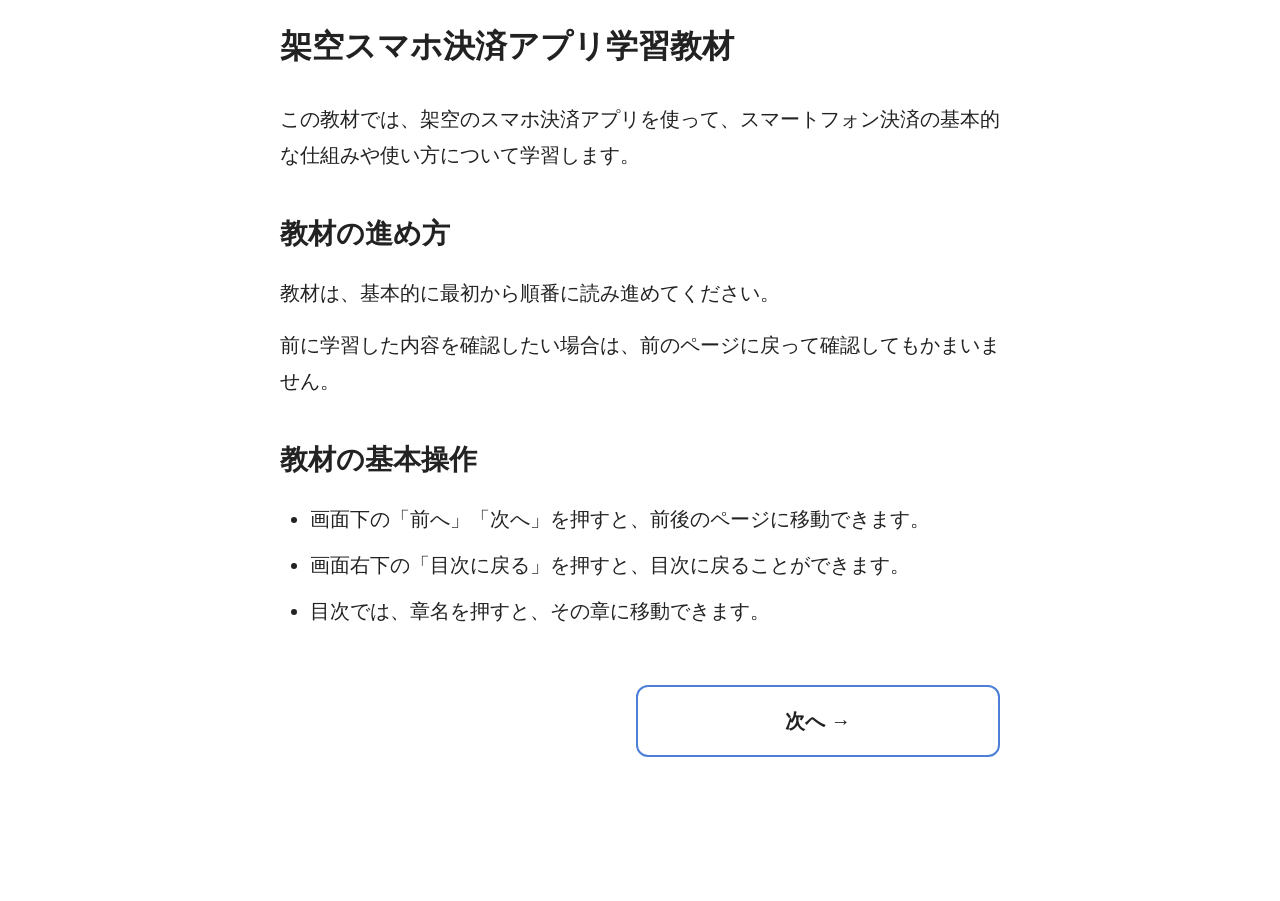
==== index.html @ 849725f9 "Rename index.HTML to index.html" ====
<!DOCTYPE html>
<html lang="ja">

<head>
  <meta charset="UTF-8">
  <meta name="viewport" content="width=device-width, initial-scale=1.0">

  <title>架空スマホ決済アプリ学習教材</title>

  <link rel="stylesheet" href="css/style.css">
</head>

<body>

  <main>

    <h1>架空スマホ決済アプリ学習教材</h1>

    <p>
      この教材では、架空のスマホ決済アプリを使って、スマートフォン決済の基本的な仕組みや使い方について学習します。
    </p>

    <h2>教材の進め方</h2>

    <p>
      教材は、基本的に最初から順番に読み進めてください。
    </p>

    <p>
      前に学習した内容を確認したい場合は、前のページに戻って確認してもかまいません。
    </p>

    <h2>教材の基本操作</h2>

    <ul>
      <li>画面下の「前へ」「次へ」を押すと、前後のページに移動できます。</li>
      <li>画面右下の「目次に戻る」を押すと、目次に戻ることができます。</li>
      <li>目次では、章名を押すと、その章に移動できます。</li>
    </ul>

    <nav class="chapter-nav">
      <span></span>
      <a href="toc.html">次へ →</a>
    </nav>

  </main>

</body>

</html>
---- css/style.css ----
* {
  box-sizing: border-box;
}

body {
  margin: 0;
  padding: 0 16px 120px;

  font-family:
    -apple-system,
    BlinkMacSystemFont,
    "Segoe UI",
    "Noto Sans JP",
    "Hiragino Kaku Gothic ProN",
    "Yu Gothic",
    sans-serif;

  font-size: 20px;
  line-height: 1.8;

  color: #222;
  background-color: #fff;
}

main {
  width: 100%;
  max-width: 720px;
  margin: 0 auto;
  padding: 24px 0;
}

h1 {
  margin: 0 0 32px;
  font-size: 32px;
  line-height: 1.4;
}

h2 {
  margin: 40px 0 20px;
  font-size: 28px;
  line-height: 1.5;
}

h3 {
  margin: 32px 0 16px;
  font-size: 24px;
  line-height: 1.5;
}

p {
  margin: 0 0 16px;
}

ul,
ol {
  margin: 0 0 24px;
  padding-left: 1.5em;
}

li {
  margin-bottom: 10px;
}

.app-screen {
  display: block;

  width: min(100%,300px);
  height: auto;

  margin: 24px auto 32px;
}

figure {
  margin: 32px 0;
}

.figure-image {
  display: block;
  width: 100%;
  height: auto;
  margin: 0 auto;
}

figcaption {
  margin-bottom: 12px;

  font-size: 22px;
  font-weight: bold;
  line-height: 1.5;
}

.point-box {
  margin: 32px 0;
  padding: 20px;

  border: 2px solid #4d7fd8;
  border-radius: 12px;

  background-color: #f3f7ff;
}

.point-title {
  margin: 0 0 8px;

  font-size: 22px;
  font-weight: bold;
}

.point-box p:last-child {
  margin-bottom: 0;
}

.toc {
  margin-top: 0;
}

.toc a {
  display: block;
  padding: 8px 0;

  color: #0066cc;
  font-size: 20px;
  line-height: 1.8;

  text-decoration: underline;
}

.back-to-toc {
  position: fixed;

  right: 16px;
  bottom: 16px;

  z-index: 1000;

  padding: 14px 18px;

  border: 2px solid #4d7fd8;
  border-radius: 12px;

  color: #222;
  background-color: #fff;

  font-size: 20px;
  font-weight: bold;

  text-decoration: none;
}

.chapter-nav {
  display: flex;
  gap: 16px;

  margin-top: 56px;
}

.chapter-nav a,
.chapter-nav span {
  flex: 1;
}

.chapter-nav a {
  padding: 16px 10px;

  border: 2px solid #4d7fd8;
  border-radius: 12px;

  color: #222;
  background-color: #fff;

  font-size: 20px;
  font-weight: bold;

  text-align: center;
  text-decoration: none;
}

@media (max-width: 480px) {

  .chapter-nav {
    gap: 10px;
  }

  .chapter-nav a {
    padding: 14px 8px;
  }

  .back-to-toc {
    right: 12px;
    bottom: 12px;
    padding: 12px 16px;
  }
}
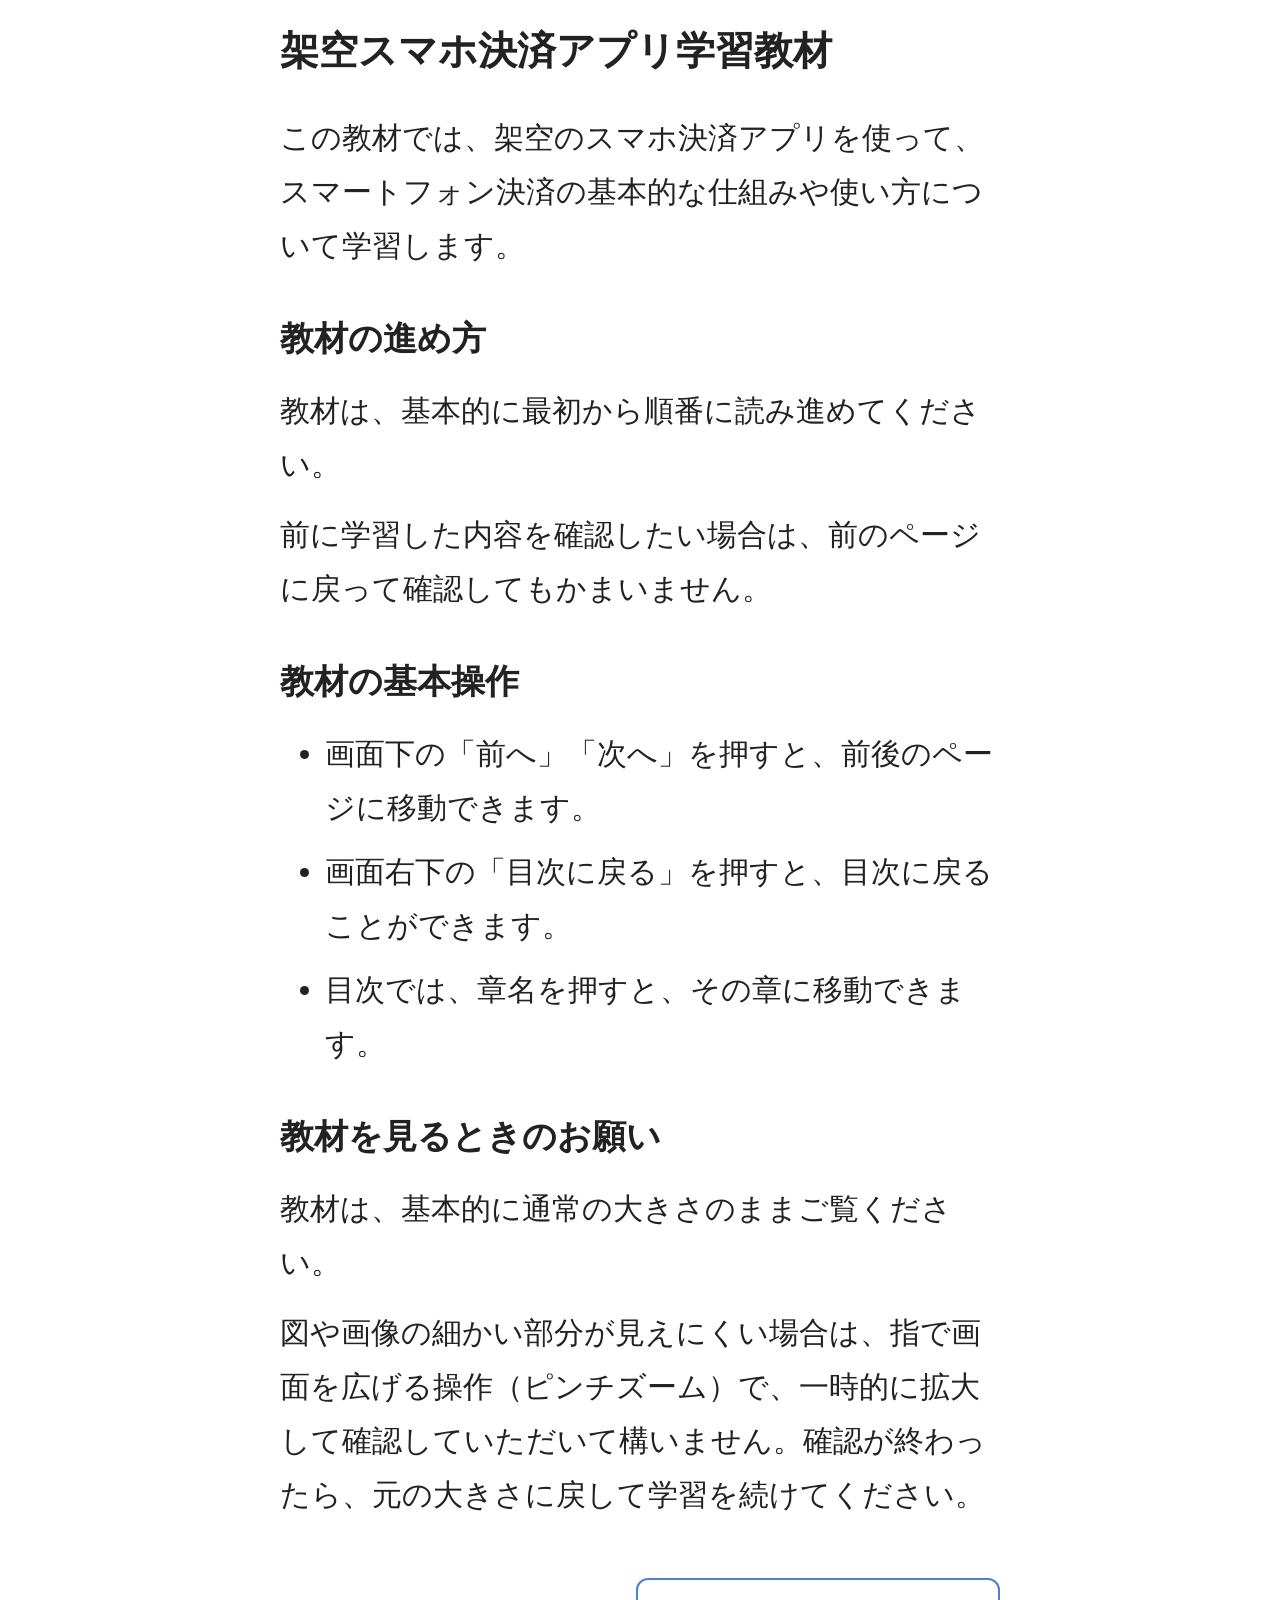
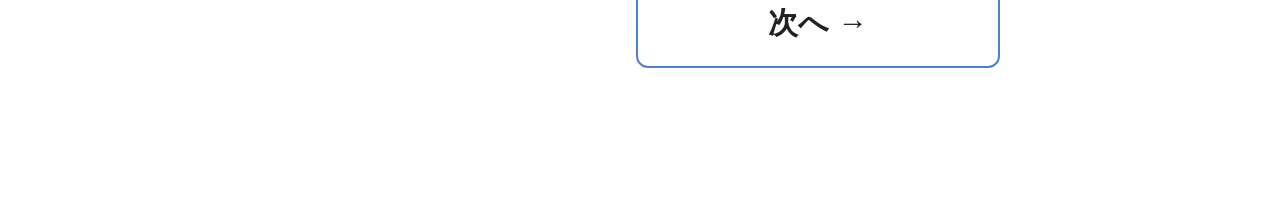
==== commit df9858d2: "Update index.html" ====
--- a/index.html
+++ b/index.html
@@ -38,6 +38,16 @@
       <li>目次では、章名を押すと、その章に移動できます。</li>
     </ul>
 
+    <h2>教材を見るときのお願い</h2>
+
+    <p>
+      教材は、基本的に通常の大きさのままご覧ください。
+    </p>
+
+    <p>
+      図や画像の細かい部分が見えにくい場合は、指で画面を広げる操作（ピンチズーム）で、一時的に拡大して確認していただいて構いません。確認が終わったら、元の大きさに戻して学習を続けてください。
+    </p>
+
     <nav class="chapter-nav">
       <span></span>
       <a href="toc.html">次へ →</a>
--- a/css/style.css
+++ b/css/style.css
@@ -15,7 +15,7 @@
     "Yu Gothic",
     sans-serif;
 
-  font-size: 20px;
+  font-size: 30px;
   line-height: 1.8;
 
   color: #222;
@@ -31,19 +31,19 @@
 
 h1 {
   margin: 0 0 32px;
-  font-size: 32px;
+  font-size: 39px;
   line-height: 1.4;
 }
 
 h2 {
   margin: 40px 0 20px;
-  font-size: 28px;
+  font-size: 34px;
   line-height: 1.5;
 }
 
 h3 {
   margin: 32px 0 16px;
-  font-size: 24px;
+  font-size: 32px;
   line-height: 1.5;
 }
 
@@ -64,7 +64,7 @@
 .app-screen {
   display: block;
 
-  width: min(100%,300px);
+  width: min(100%, 300px);
   height: auto;
 
   margin: 24px auto 32px;
@@ -84,9 +84,11 @@
 figcaption {
   margin-bottom: 12px;
 
-  font-size: 22px;
+  font-size: 30px;
   font-weight: bold;
   line-height: 1.5;
+
+  text-align: center;
 }
 
 .point-box {
@@ -102,7 +104,7 @@
 .point-title {
   margin: 0 0 8px;
 
-  font-size: 22px;
+  font-size: 30px;
   font-weight: bold;
 }
 
@@ -119,7 +121,7 @@
   padding: 8px 0;
 
   color: #0066cc;
-  font-size: 20px;
+  font-size: 30px;
   line-height: 1.8;
 
   text-decoration: underline;
@@ -141,7 +143,7 @@
   color: #222;
   background-color: #fff;
 
-  font-size: 20px;
+  font-size: 30px;
   font-weight: bold;
 
   text-decoration: none;
@@ -168,7 +170,7 @@
   color: #222;
   background-color: #fff;
 
-  font-size: 20px;
+  font-size: 30px;
   font-weight: bold;
 
   text-align: center;
@@ -190,4 +192,4 @@
     bottom: 12px;
     padding: 12px 16px;
   }
-}+}
